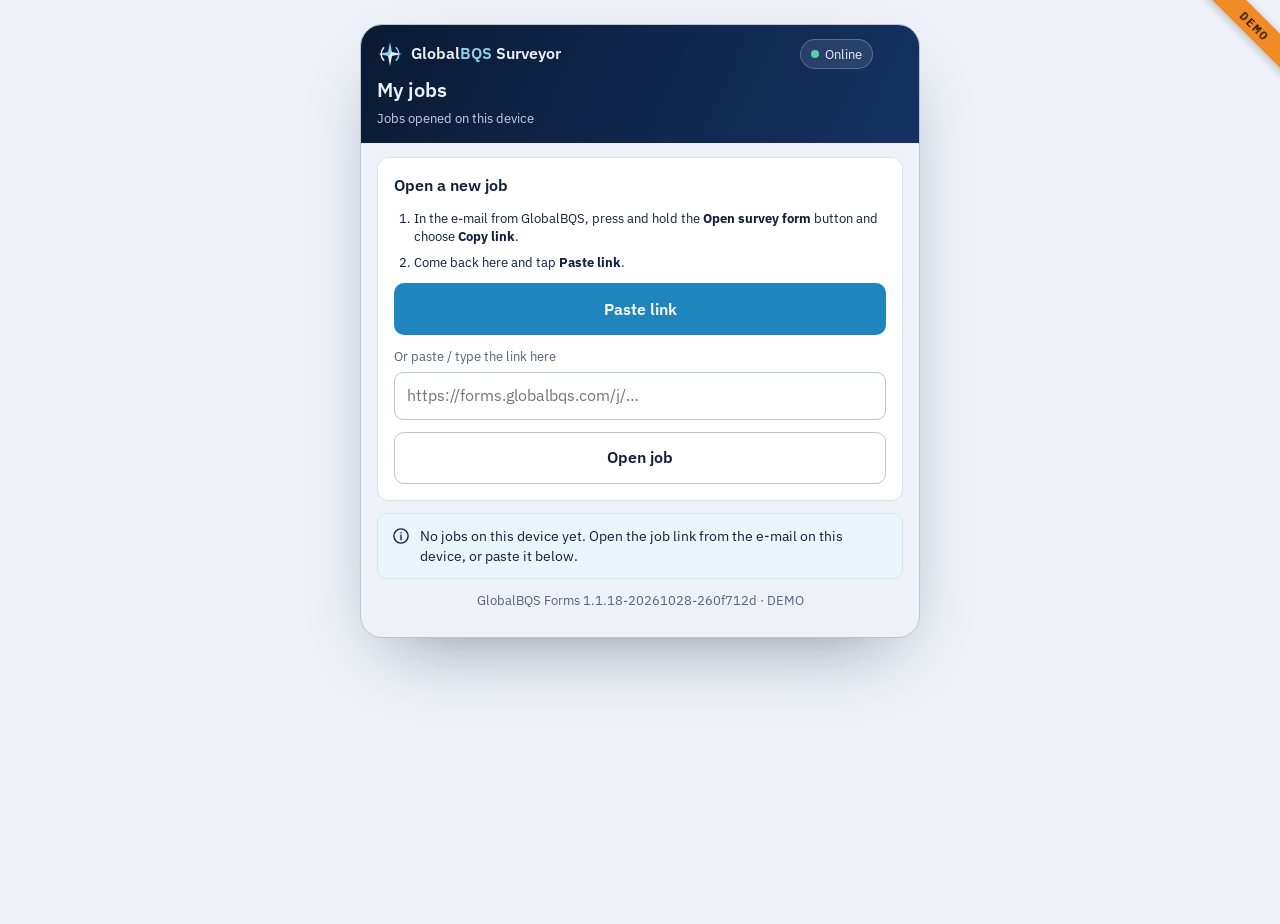
==== demo/index.html @ c21534d1 "Demo 1.1.18: timesheet tabs per delivery (Common / per delivery / All events); events added in a tab" ====
<!doctype html>
<html lang="en">
<head>
<meta charset="utf-8">
<script>
  // /j/<token> served as index.html (static-host fallback): go to the hash route before anything loads.
  (function(){var m=/^(.*\/)j\/([0-9a-fA-F]{64})\/?$/.exec(location.pathname);if(m){location.replace(m[1]+'#/j/'+m[2].toLowerCase());}})();
</script>
<meta name="viewport" content="width=device-width,initial-scale=1,viewport-fit=cover">
<title>GlobalBQS Forms</title>
<meta name="description" content="GlobalBQS survey forms for surveyors – works offline on board.">
<meta name="theme-color" content="#0a1a33">
<meta name="color-scheme" content="light dark">
<meta name="robots" content="noindex">
<meta name="referrer" content="no-referrer">
<link rel="manifest" href="manifest.webmanifest">
<link rel="icon" type="image/png" sizes="32x32" href="assets/icons/favicon-32.png">
<link rel="icon" type="image/svg+xml" href="assets/icons/icon.svg">
<!-- iOS home-screen app -->
<meta name="apple-mobile-web-app-capable" content="yes">
<meta name="mobile-web-app-capable" content="yes">
<meta name="apple-mobile-web-app-status-bar-style" content="black-translucent">
<meta name="apple-mobile-web-app-title" content="GBQS Forms">
<meta name="format-detection" content="telephone=no">
<link rel="apple-touch-icon" href="assets/icons/apple-touch-icon.png">
<link rel="stylesheet" href="app.css?v=1.1.18-20261028-260f712d">
<link rel="modulepreload" href="js/app.js">
</head>
<body>
<div class="demo-ribbon" aria-hidden="true">DEMO</div>
<div id="app"><div class="boot">Loading GlobalBQS Forms…</div></div>
<div class="modal" id="modal" hidden><div class="modal-c" role="dialog" aria-modal="true" aria-labelledby="mTitle"><h3 id="mTitle"></h3><div id="mBody" style="display:grid;gap:10px"></div><div id="mBtns"></div></div></div>
<div class="toast" id="toast" role="status" aria-live="polite" hidden></div>
<div class="update-bar" id="updateBar" role="alert" hidden><span>New version available</span><button type="button" id="updateBtn">Reload</button></div>
<noscript>GlobalBQS Forms needs JavaScript.</noscript>
<script type="module" src="js/app.js?v=1.1.18-20261028-260f712d"></script>
</body>
</html>
---- demo/app.css ----
/* GlobalBQS Forms - styles taken from the approved mockups (Surveyor Journey + Survey Form). */
@font-face{font-family:"IBM Plex Sans";font-style:normal;font-weight:400;font-display:swap;src:url(assets/fonts/ibm-plex-sans-latin-400-normal.woff2) format("woff2")}
@font-face{font-family:"IBM Plex Sans";font-style:normal;font-weight:500;font-display:swap;src:url(assets/fonts/ibm-plex-sans-latin-500-normal.woff2) format("woff2")}
@font-face{font-family:"IBM Plex Sans";font-style:normal;font-weight:600;font-display:swap;src:url(assets/fonts/ibm-plex-sans-latin-600-normal.woff2) format("woff2")}
@font-face{font-family:"IBM Plex Sans";font-style:normal;font-weight:700;font-display:swap;src:url(assets/fonts/ibm-plex-sans-latin-700-normal.woff2) format("woff2")}
@font-face{font-family:"IBM Plex Mono";font-style:normal;font-weight:400;font-display:swap;src:url(assets/fonts/ibm-plex-mono-latin-400-normal.woff2) format("woff2")}
@font-face{font-family:"IBM Plex Mono";font-style:normal;font-weight:500;font-display:swap;src:url(assets/fonts/ibm-plex-mono-latin-500-normal.woff2) format("woff2")}
@font-face{font-family:"IBM Plex Mono";font-style:normal;font-weight:600;font-display:swap;src:url(assets/fonts/ibm-plex-mono-latin-600-normal.woff2) format("woff2")}

:root{
  --bar:#0a1a33; --bar-2:#153263; --bar-ink:#eaf1fb; --bar-accent:#8fd2ee;
  --bg:#eef2f8; --app:#eef2f8; --surface:#ffffff; --surface-2:#f5f8fc; --tint:#e9f5fb; --tint-line:#c9e6f2;
  --ink:#10203d; --muted:#53627c; --line:#dbe2ee; --line-strong:#b9c4d6;
  --accent:#1f86bd; --accent-strong:#0f6a9c; --accent-ink:#ffffff;
  --pos:#0f6e56; --pos-bg:#e6f5f0; --neg:#a3500a; --neg-bg:#fcf1e2; --crit:#b3392c; --crit-bg:#fbeae7;
  --input:#ffffff; --pad:#ffffff;
  --sans:"IBM Plex Sans", ui-sans-serif, system-ui, -apple-system, "Segoe UI", sans-serif;
  --mono:"IBM Plex Mono", ui-monospace, "SF Mono", Menlo, Consolas, monospace;
  color-scheme:light;
}
@media (prefers-color-scheme: dark){ :root:not([data-theme="light"]){
  --bar:#07111f; --bar-2:#10264a; --bg:#0a1220; --app:#0a1220; --surface:#111c2f; --surface-2:#16233a; --tint:#11304a; --tint-line:#1d4a6a;
  --ink:#e6edf7; --muted:#a3b2c9; --line:#24344f; --line-strong:#3a4e6e;
  --accent:#5bb8e4; --accent-strong:#8fd2ee; --accent-ink:#06121f;
  --pos:#55cfa9; --pos-bg:#0e2e26; --neg:#f2a865; --neg-bg:#33240f; --crit:#f3907f; --crit-bg:#3a1a17;
  --input:#0c1628; color-scheme:dark; } }
:root[data-theme="dark"]{
  --bar:#07111f; --bar-2:#10264a; --bg:#0a1220; --app:#0a1220; --surface:#111c2f; --surface-2:#16233a; --tint:#11304a; --tint-line:#1d4a6a;
  --ink:#e6edf7; --muted:#a3b2c9; --line:#24344f; --line-strong:#3a4e6e;
  --accent:#5bb8e4; --accent-strong:#8fd2ee; --accent-ink:#06121f;
  --pos:#55cfa9; --pos-bg:#0e2e26; --neg:#f2a865; --neg-bg:#33240f; --crit:#f3907f; --crit-bg:#3a1a17;
  --input:#0c1628; color-scheme:dark; }

*{box-sizing:border-box}
[hidden]{display:none!important}
html{-webkit-text-size-adjust:100%; scroll-padding-top:env(safe-area-inset-top,0px)}
/* No overflow:hidden on body: on iOS Safari that turns body into the scroll container and position:fixed
   elements (the Back/Next bar) then scroll with the page. overflow-x:clip clips without creating a scroller. */
html{overflow-x:clip; background:var(--bg)}
body{margin:0; background:var(--bg); color:var(--ink); font-family:var(--sans); font-size:15px; line-height:1.45; min-height:100vh; min-height:100dvh}
body::before{content:""; position:fixed; inset:0 0 auto; height:env(safe-area-inset-top,0px); z-index:30; background:var(--bar)}
button,input,select,textarea{font:inherit; color:inherit}
:focus-visible{outline:3px solid var(--accent); outline-offset:2px}
.mono{font-family:var(--mono); font-variant-numeric:tabular-nums}
.muted{color:var(--muted); font-size:13.5px}
.small{font-size:12.5px}
.err{font-size:13px; color:var(--crit); font-weight:500}
.boot{display:grid; place-items:center; min-height:60vh; color:var(--muted)}

/* demo ribbon */
.demo-ribbon{display:none}
.is-demo .demo-ribbon{display:block; position:fixed; top:calc(env(safe-area-inset-top,0px) + 14px); right:-34px; z-index:60; transform:rotate(45deg); background:#f08a24; color:#1d1203; font:700 12px/1 var(--mono); letter-spacing:.18em; padding:6px 40px; box-shadow:0 2px 8px rgba(0,0,0,.25); pointer-events:none}

/* update + offline bars */
.update-bar{position:fixed; left:50%; transform:translateX(-50%); bottom:calc(96px + env(safe-area-inset-bottom,0px)); z-index:55; background:var(--ink); color:var(--surface); border-radius:12px; padding:10px 12px 10px 16px; display:flex; gap:12px; align-items:center; box-shadow:0 10px 30px rgba(0,0,0,.3); max-width:calc(100% - 32px); font-size:14px}
.update-bar button{min-height:40px; border-radius:9px; border:0; background:var(--accent); color:var(--accent-ink); font-weight:600; padding:0 14px; cursor:pointer}

/* ================= journey screens (phone-width column) ================= */
.journey-app{padding-top:env(safe-area-inset-top,0px); padding-bottom:env(safe-area-inset-bottom,0px)}
.phone{max-width:560px; margin:0 auto; background:var(--app); min-height:100vh; display:flex; flex-direction:column}
@media (min-width:600px){ .phone{min-height:auto; margin:24px auto 32px; border-radius:22px; border:1px solid var(--line-strong); overflow:hidden; box-shadow:0 30px 70px -30px rgba(10,26,51,.45)} }
.appbar{background:linear-gradient(115deg,var(--bar),var(--bar-2)); color:var(--bar-ink); padding:14px 16px; display:grid; gap:6px}
.appbar-row{display:flex; align-items:center; justify-content:space-between; gap:10px}
.brand{display:flex; align-items:center; gap:8px; font-weight:600; font-size:16px; min-width:0}
.brand svg{width:26px; height:26px; flex:none}
.brand b{font-weight:600; white-space:nowrap}
.brand span{color:var(--bar-accent)}
.net{font-size:12.5px; display:inline-flex; align-items:center; gap:6px; padding:4px 10px; min-height:30px; border-radius:999px; background:rgba(234,241,251,.1); border:1px solid rgba(234,241,251,.25); color:var(--bar-ink); white-space:nowrap}
.net i{width:8px; height:8px; border-radius:50%; background:#55cfa9; flex:none}
.net.off i{background:#f2a865}
.net .q{font-family:var(--mono); font-size:11.5px; background:#f2a865; color:#1d1203; border-radius:999px; padding:0 7px}
.appbar h1{margin:0; font-size:20px; font-weight:600}
.appbar p{margin:0; font-size:13px; color:#c3d2e8}
.back{background:none; border:0; color:var(--bar-accent); padding:0; min-height:36px; font-size:15px; cursor:pointer; justify-self:start}
.content{padding:14px 16px 28px; display:grid; gap:12px; align-content:start; flex:1}
.card{background:var(--surface); border:1px solid var(--line); border-radius:12px; padding:16px; display:grid; gap:12px; min-width:0}
.card>*{min-width:0}
.card h3{margin:0; font-size:16px; font-weight:600}
.row{display:flex; justify-content:space-between; align-items:center; gap:10px; flex-wrap:wrap}
.pill{display:inline-flex; align-items:center; gap:6px; font-family:var(--mono); font-size:11.5px; font-weight:600; letter-spacing:.06em; text-transform:uppercase; padding:4px 9px; border-radius:999px; white-space:nowrap}
.pill.ok{background:var(--pos-bg); color:var(--pos)} .pill.warn{background:var(--neg-bg); color:var(--neg)} .pill.bad{background:var(--crit-bg); color:var(--crit)} .pill.info{background:var(--tint); color:var(--accent-strong)}
.btn{display:inline-flex; align-items:center; justify-content:center; gap:8px; min-height:48px; padding:0 18px; border-radius:10px; border:1px solid transparent; font-weight:600; font-size:15px; cursor:pointer; text-decoration:none}
.btn.block{display:flex; width:100%; min-height:52px; font-size:15.5px}
.btn.primary{background:var(--accent); color:var(--accent-ink)}
.btn.primary:hover{background:var(--accent-strong)}
.btn.primary:disabled{background:var(--line-strong); color:var(--muted); cursor:not-allowed}
.btn.ghost{background:var(--surface); border-color:var(--line-strong); color:var(--ink)}
.btn.ghost:hover{border-color:var(--accent)}
.btn.ghost[aria-pressed="true"]{background:var(--neg-bg); border-color:var(--neg); color:var(--neg)}
.btn.danger{background:var(--crit); color:#fff}
.btn.small{min-height:40px; padding:0 12px; font-size:13.5px}
.btn:disabled{opacity:.55; cursor:not-allowed}
.kv{display:grid; grid-template-columns:auto 1fr; gap:6px 14px; font-size:14px; margin:0}
.kv dt{color:var(--muted)} .kv dd{margin:0; font-weight:500; text-align:right; overflow-wrap:anywhere}
.jobcard{display:grid; gap:6px; text-align:left; background:var(--surface); border:1px solid var(--line); border-radius:14px; padding:14px; cursor:pointer; width:100%}
.jobcard:hover{border-color:var(--accent)}
.jobcard .vsl{font-weight:600; font-size:16.5px}
.note{display:flex; gap:10px; padding:12px 14px; border-radius:10px; font-size:14px; align-items:flex-start}
.note svg{width:18px; height:18px; flex:none; margin-top:1px}
.note>div{min-width:0}
.note.info{background:var(--tint); border:1px solid var(--tint-line)}
.note.warn{background:var(--neg-bg); border:1px solid color-mix(in srgb,var(--neg) 35%,transparent)} .note.warn svg{color:var(--neg)}
.note.ok{background:var(--pos-bg); border:1px solid color-mix(in srgb,var(--pos) 30%,transparent)} .note.ok svg{color:var(--pos)}
.note.bad{background:var(--crit-bg); border:1px solid color-mix(in srgb,var(--crit) 35%,transparent)} .note.bad svg{color:var(--crit)}
.note .btn{margin-top:8px}
.check{display:grid; gap:10px; padding:14px; border-radius:12px; background:var(--surface); border:1px solid var(--line)}
.check.yes{border-color:var(--pos); background:var(--pos-bg)}
.check.no{border-color:var(--neg); background:var(--neg-bg)}
.check q{quotes:none; font-weight:600; font-size:15px}
.check .big{font-family:var(--mono); font-size:15px}
.yn{display:grid; grid-template-columns:1fr 1fr; gap:8px}
.yn button{min-height:48px; border-radius:10px; border:1px solid var(--line-strong); background:var(--surface); font-weight:600; cursor:pointer}
.yn button[aria-pressed="true"].y{background:var(--pos); color:#fff; border-color:var(--pos)}
.yn button[aria-pressed="true"].n{background:var(--neg); color:#fff; border-color:var(--neg)}
.fix{display:grid; gap:6px}
.fix label{font-size:12.5px; color:var(--muted)}
.fix input,.fix textarea,.fix select,.code{min-height:48px; padding:10px 12px; border-radius:9px; border:1px solid var(--line-strong); background:var(--input); font-size:16px; width:100%}
.fix textarea{min-height:72px; resize:vertical}
.fix input.bad{border-color:var(--crit)}
.fix .err{font-size:12.5px} .fix .okm{font-size:12.5px; color:var(--pos); font-weight:500}
.saved-fix{font-size:12.5px; color:var(--pos); font-weight:500}
.code{font-family:var(--mono); font-size:26px; letter-spacing:.4em; text-align:center; min-height:58px}
.tl{list-style:none; margin:0; padding:0; display:grid}
.tl li{display:grid; grid-template-columns:22px 1fr; gap:10px; padding-bottom:14px; position:relative}
.tl li::before{content:""; position:absolute; left:10px; top:22px; bottom:0; width:2px; background:var(--line)}
.tl li:last-child::before{display:none}
.tl .d{width:22px; height:22px; border-radius:50%; border:2px solid var(--line-strong); background:var(--surface); display:grid; place-items:center; font-size:12px; z-index:1}
.tl li.done .d{background:var(--pos); border-color:var(--pos); color:#fff}
.tl li.now .d{border-color:var(--accent); box-shadow:0 0 0 4px color-mix(in srgb,var(--accent) 25%,transparent)}
.tl b{display:block; font-size:14.5px}
.tl span{font-size:13px; color:var(--muted)}
ol.howto{margin:0; padding-left:20px; display:grid; gap:8px}
.ob{list-style:none; margin:0; padding:0; display:grid}
.ob li{display:flex; justify-content:space-between; align-items:center; gap:10px; padding:8px 0; border-bottom:1px solid var(--line); font-size:14px}
.ob li:last-child{border-bottom:0}
.ob small{display:block; font-family:var(--mono); font-size:11.5px; color:var(--muted)}
.progress{display:flex; gap:6px; align-items:center; font-size:12px; color:var(--muted)}
.progress i{width:26px; height:4px; border-radius:2px; background:var(--line)}
.progress i.on{background:var(--accent)}
.tabs{display:grid; grid-template-columns:1fr 1fr; gap:6px; background:var(--surface); padding:4px; border-radius:11px; border:1px solid var(--line)}
.tabs button{min-height:46px; border-radius:8px; border:0; background:transparent; font-weight:600; font-size:14.5px; cursor:pointer; display:flex; align-items:center; justify-content:center; gap:8px; color:var(--muted); padding:0 8px}
.tabs button[aria-selected="true"],.tabs button[aria-pressed="true"]{background:var(--tint); color:var(--accent-strong); box-shadow:inset 0 0 0 1px var(--accent)}
select.sel{min-height:48px; padding:10px 12px; border-radius:9px; border:1px solid var(--line-strong); background:var(--input); font-size:16px; width:100%}

/* ================= form (from the Survey Form mockup) ================= */
.form-app{padding-bottom:calc(104px + env(safe-area-inset-bottom,0px))}
.top{position:sticky; top:env(safe-area-inset-top,0px); z-index:20; background:linear-gradient(115deg,var(--bar) 0%,var(--bar-2) 100%); color:var(--bar-ink)}
.top-in{max-width:1180px; margin:0 auto; padding-block:10px 12px; padding-left:max(16px,env(safe-area-inset-left,0px)); padding-right:max(16px,env(safe-area-inset-right,0px)); display:grid; gap:8px}
.top-row{display:flex; align-items:center; justify-content:space-between; gap:12px}
.top .brand{flex:1}
.back-link{background:none; border:0; color:var(--bar-accent); min-height:40px; padding:0 6px 0 0; font-size:15px; cursor:pointer; flex:none}
.job{display:flex; flex-wrap:wrap; align-items:baseline; gap:4px 14px}
.job h1{margin:0; font-size:18px; font-weight:600; letter-spacing:.005em}
.job .ref{font-family:var(--mono); font-size:13px; color:var(--bar-accent)}
.saved{font-size:12.5px; color:#c3d2e8; display:flex; flex-wrap:wrap; gap:4px 12px}
#roBanner .ro-wrap{max-width:1180px; margin:12px auto 0; padding:0 max(16px,env(safe-area-inset-left,0px))}
main.ro .sig canvas{cursor:not-allowed}

.layout{max-width:1180px; margin:0 auto; padding-left:max(16px,env(safe-area-inset-left,0px)); padding-right:max(16px,env(safe-area-inset-right,0px)); padding-block:14px 32px; display:grid; gap:16px}
.steps{display:flex; gap:8px; overflow-x:auto; padding:2px 2px 6px; margin:0 -2px; scrollbar-width:thin}
.steps button{flex:none; display:flex; align-items:center; gap:8px; min-height:44px; padding:0 14px 0 8px; border-radius:999px; border:1px solid var(--line); background:var(--surface); color:var(--ink); font-size:14px; font-weight:500; cursor:pointer; text-align:left}
.steps button .n{width:26px; height:26px; border-radius:50%; display:grid; place-items:center; font-family:var(--mono); font-size:12px; font-weight:600; background:var(--surface-2); color:var(--muted); border:1px solid var(--line)}
.steps button.done .n{background:var(--pos-bg); color:var(--pos); border-color:transparent}
.steps button.open .n{background:var(--neg-bg); color:var(--neg); border-color:transparent}
.steps button[aria-current="step"]{border-color:var(--accent); box-shadow:inset 0 0 0 1px var(--accent)}
.steps button[aria-current="step"] .n{background:var(--accent); color:var(--accent-ink); border-color:transparent}
.steps .cnt{font-family:var(--mono); font-size:11.5px; color:var(--neg)}
.steps button .sl{flex:1; min-width:0}
main{min-width:0; display:grid; gap:14px; max-width:780px; width:100%}
@media (min-width:1000px){
  .layout{grid-template-columns:250px minmax(0,1fr); align-items:start; gap:28px; padding-top:22px}
  .steps{flex-direction:column; overflow:visible; position:sticky; top:calc(env(safe-area-inset-top,0px) + 130px); padding:0; margin:0}
  .steps button{border-radius:10px; justify-content:flex-start; width:100%}
  .steps .cnt{margin-left:auto}
}
.step-h{display:grid; gap:4px; padding:2px 0}
.eyebrow{font-family:var(--mono); font-size:12px; letter-spacing:.12em; text-transform:uppercase; color:var(--accent-strong)}
.step-h h2{margin:0; font-size:24px; font-weight:600; text-wrap:balance}
.step-h p{margin:0; color:var(--muted); max-width:62ch}
.card-h{display:flex; align-items:center; justify-content:space-between; gap:10px; flex-wrap:wrap}
.card-h h3{margin:0; font-size:16px; font-weight:600; display:flex; align-items:center; gap:10px; flex-wrap:wrap}
.gchip{font-family:var(--mono); font-size:12.5px; font-weight:600; letter-spacing:.04em; padding:3px 9px; border-radius:6px; background:var(--tint); color:var(--accent-strong); border:1px solid var(--tint-line)}
.order{background:var(--surface-2)}
.order dl{margin:0; display:grid; grid-template-columns:repeat(auto-fit,minmax(170px,1fr)); gap:12px 18px}
.order dt{font-size:12px; color:var(--muted); font-weight:500}
.order dd{margin:2px 0 0; font-weight:500; overflow-wrap:anywhere}
.lock{display:inline-flex; align-items:center; gap:6px; font-size:12.5px; color:var(--muted)}
.lock svg{width:14px; height:14px}
.lockbar{display:flex; gap:10px; align-items:center; flex-wrap:wrap; padding:12px 14px; border-radius:10px; background:var(--surface); border:1px solid var(--pos); font-size:14px}
.lockbar svg{width:18px; height:18px; color:var(--pos); flex:none}
.lockbar div{flex:1 1 220px}
.is-locked input:disabled,.is-locked select:disabled,.is-locked textarea:disabled,main.ro input:disabled,main.ro select:disabled,main.ro textarea:disabled{background:var(--surface-2); color:var(--muted); border-style:dashed}
.is-locked .seg button:disabled,.is-locked .btn:disabled,.is-locked .icon-btn:disabled,.is-locked .chip:disabled{opacity:.55; cursor:not-allowed}
.grid{display:grid; gap:12px 14px; grid-template-columns:repeat(auto-fit,minmax(150px,1fr))}
.grid.two{grid-template-columns:repeat(auto-fit,minmax(min(100%,220px),1fr))}
.field{display:grid; gap:5px; min-width:0; align-content:start}
.field label,.lbl{font-size:13.5px; font-weight:500; color:var(--ink)}
.opt{color:var(--muted); font-weight:400}
.ctl{position:relative; min-width:0}
.field>*,.ts-ctl .dt>*{min-width:0}
.ctl input,.ctl select,.field textarea{width:100%; min-height:48px; padding:10px 12px; border-radius:8px; border:1px solid var(--line-strong); background:var(--input); font-size:16px}
.field textarea{min-height:88px; resize:vertical; line-height:1.45}
.ctl.has-unit input{padding-right:52px}
.ctl .unit{position:absolute; right:12px; top:24px; transform:translateY(-50%); font-family:var(--mono); font-size:13px; color:var(--muted); pointer-events:none}
.ctl input.num{font-family:var(--mono); font-variant-numeric:tabular-nums}
.ctl input:focus,.ctl select:focus,.field textarea:focus{border-color:var(--accent); outline:none; box-shadow:0 0 0 3px color-mix(in srgb,var(--accent) 25%,transparent)}
.ctl input.miss,.ctl select.miss{border-color:var(--neg); background:color-mix(in srgb,var(--neg-bg) 60%,var(--input))}
.ctl input.bad{border-color:var(--crit); background:color-mix(in srgb,var(--crit-bg) 60%,var(--input))}
.hint{margin:0; font-size:12.5px; color:var(--muted)}
.pv{margin:0; font-size:12px; color:var(--muted); font-family:var(--mono)}
.pv:empty{display:none}
.pv.err{color:var(--crit); font-family:var(--sans); font-weight:500}
.pv .w{display:block; color:var(--neg); font-family:var(--sans); font-weight:500}
.out{display:flex; align-items:baseline; justify-content:space-between; gap:10px; min-height:48px; padding:10px 12px; border-radius:8px; background:var(--surface-2); border:1px dashed var(--line-strong); flex-wrap:wrap}
.out .v{font-family:var(--mono); font-weight:600; font-size:16px}
.out .s{font-size:12.5px; color:var(--muted)}
.seg{display:inline-flex; flex-wrap:wrap; border:1px solid var(--line-strong); border-radius:9px; overflow:hidden; background:var(--input); width:auto; max-width:100%; min-width:0}
.seg button{min-height:46px; min-width:56px; padding:0 14px; border:0; border-right:1px solid var(--line); background:transparent; font-size:14.5px; font-weight:500; cursor:pointer}
.seg button:last-child{border-right:0}
.seg button[aria-pressed="true"]{background:var(--accent); color:var(--accent-ink)}
.seg.sm button{min-width:44px; padding:0 10px}
.chips{display:flex; flex-wrap:wrap; gap:8px}
.chip{display:inline-flex; align-items:center; gap:8px; min-height:46px; padding:0 16px; border-radius:999px; border:1px solid var(--line-strong); background:var(--surface); font-family:var(--mono); font-weight:600; font-size:14px; cursor:pointer}
.chip[aria-pressed="true"]{background:var(--tint); border-color:var(--accent); color:var(--accent-strong)}
.chip .box{width:16px; height:16px; border-radius:4px; border:1.5px solid currentColor; display:grid; place-items:center}
.chip[aria-pressed="true"] .box::after{content:""; width:8px; height:8px; border-radius:2px; background:currentColor}
.btn.add{justify-self:start; border-style:dashed; color:var(--accent-strong); border-color:var(--accent); background:transparent}
.icon-btn{width:44px; height:44px; display:grid; place-items:center; border-radius:9px; border:1px solid var(--line); background:var(--surface); cursor:pointer; color:var(--muted); flex:none}
.icon-btn svg{width:18px; height:18px}
.icon-btn:hover{color:var(--crit); border-color:var(--crit)}
.tick{display:flex; gap:10px; align-items:center; min-height:44px; font-size:14px; cursor:pointer}
.tick input{width:22px; height:22px; margin:0; accent-color:var(--accent)}
.tanks{display:grid; gap:8px}
.tank{border:1px solid var(--line); border-radius:10px; background:var(--surface-2); overflow:hidden}
.tank.open{border-color:var(--line-strong)}
.tank-sum{display:flex; align-items:center; gap:10px; width:100%; min-height:52px; padding:8px 12px; background:transparent; border:0; text-align:left; cursor:pointer}
.tank-sum svg{width:18px; height:18px; flex:none; color:var(--muted); transition:transform .15s}
.tank.open .tank-sum svg{transform:rotate(180deg)}
.tsum{flex:1; min-width:0; display:grid; grid-template-columns:minmax(0,1fr) auto auto; gap:4px 12px; align-items:center}
.tsum .tn{font-weight:600; font-size:14.5px; overflow:hidden; text-overflow:ellipsis; white-space:nowrap}
.tsum .tv{font-family:var(--mono); font-size:13px; color:var(--muted); text-align:right}
.tsum .tm{font-family:var(--mono); font-size:14px; font-weight:600; text-align:right; min-width:86px}
.tank-body{padding:12px; display:grid; gap:12px; border-top:1px solid var(--line)}
.tank-top{display:flex; align-items:flex-end; gap:10px; flex-wrap:wrap}
.tank-top .grow{flex:1 1 180px}
.calc4{display:grid; grid-template-columns:repeat(4,minmax(0,1fr)); gap:1px; background:var(--line); border:1px solid var(--line); border-radius:8px; overflow:hidden}
.calc4 div{background:var(--surface); padding:8px 10px; display:grid; gap:1px; min-width:0}
.calc4 span{font-size:11.5px; color:var(--muted)}
.calc4 b{font-family:var(--mono); font-weight:600; font-size:15px; overflow-wrap:anywhere}
.calc4 div.mt{background:var(--tint)}
.calc4 div.mt b{color:var(--accent-strong)}
.calc-wait{font-size:13px; color:var(--muted); padding:8px 10px; border:1px dashed var(--line-strong); border-radius:8px}
@media (max-width:420px){ .calc4{grid-template-columns:repeat(2,minmax(0,1fr))} .tsum{grid-template-columns:minmax(0,1fr) auto} .tsum .tv{grid-column:1; grid-row:2; text-align:left} .tsum .tm{grid-row:1 / span 2; grid-column:2} }
.empty{margin:0; color:var(--muted); font-size:14px}
.subtot{font-family:var(--mono); font-weight:600; font-size:15px}
.subtot small{font-family:var(--sans); font-weight:400; color:var(--muted); font-size:12.5px; margin-right:6px}
.tb{font-family:var(--mono); font-size:11.5px; border-radius:999px; padding:1px 7px}
.tb.warn{background:var(--neg-bg); color:var(--neg)} .tb.ok{background:var(--pos-bg); color:var(--pos)}
.srow{display:flex; gap:10px; align-items:flex-start; padding:10px; border:1px dashed var(--line-strong); border-radius:9px; background:var(--surface)}
.srow>.grid{flex:1; min-width:0}
.samp{display:grid; gap:10px; padding-top:10px; border-top:1px dashed var(--line-strong)}
.fnote{margin:0; font-size:12px; color:var(--muted); padding:0 2px}
.deliv{border:1px solid var(--line); border-radius:10px; padding:12px; display:grid; gap:12px; background:var(--surface-2)}
.dtab{width:100%; border-collapse:collapse; font-size:13.5px}
.dtab th{font-size:12px; font-weight:500; color:var(--muted); text-align:left; padding:4px 6px; border-bottom:1px solid var(--line); white-space:normal}
.dtab td{padding:6px; border-bottom:1px solid var(--line); vertical-align:top}
.dtab td.n,.dtab th.n{text-align:right; font-family:var(--mono); white-space:nowrap}
.dtab tfoot td{font-weight:600; border-bottom:0}
.cmp{display:grid; grid-template-columns:1fr auto; gap:6px 14px; padding:12px 14px; border-radius:9px; background:var(--surface-2); border:1px solid var(--line); font-size:14px}
.cmp .v{font-family:var(--mono); text-align:right; font-variant-numeric:tabular-nums}
.cmp .d{font-weight:600}
.pos{color:var(--pos)} .neg{color:var(--neg)} .crit{color:var(--crit)}
.confirm{display:flex; gap:12px; align-items:flex-start; padding:14px; border-radius:10px; border:1px solid var(--line-strong); background:var(--surface-2); cursor:pointer}
.confirm input{width:24px; height:24px; margin:0; flex:none; accent-color:var(--pos)}
.confirm.on{background:var(--pos-bg); border-color:color-mix(in srgb,var(--pos) 40%,transparent)}
.sigs{display:grid; gap:14px; grid-template-columns:repeat(auto-fit,minmax(min(100%,250px),1fr))}
.sig{display:grid; gap:6px; align-content:start}
.sig-h{display:flex; justify-content:space-between; gap:8px; align-items:baseline; flex-wrap:wrap}
.sig-h .who{font-size:13px; color:var(--muted)}
.sig canvas{width:100%; height:150px; border-radius:10px; border:1.5px dashed var(--line-strong); background:var(--pad); touch-action:none; cursor:crosshair; display:block}
.sig.signed canvas{border-style:solid; border-color:var(--pos)}
.sig.receipt canvas{border-color:var(--neg)}
.sig.locked canvas{opacity:.45; cursor:not-allowed}
.sig-f{display:flex; justify-content:space-between; align-items:center; gap:8px; font-size:12.5px; color:var(--muted)}
.sig.signed .sig-f span{color:var(--pos); font-weight:500}
.sig.receipt .sig-f span{color:var(--neg)}
.sig.vno{padding:12px; border-radius:10px; border:1px solid color-mix(in srgb,var(--crit) 40%,transparent); background:var(--crit-bg)}
.vbtns{display:flex; flex-wrap:wrap; gap:8px}
.res{display:grid; gap:12px}
.big{display:grid; grid-template-columns:repeat(auto-fit,minmax(130px,1fr)); gap:10px}
.big div{background:var(--surface-2); border:1px solid var(--line); border-radius:9px; padding:10px 12px; display:grid; gap:2px}
.big span{font-size:12px; color:var(--muted)}
.big b{font-family:var(--mono); font-size:20px; font-weight:600}
.formula{margin:0; font-family:var(--mono); font-size:12.5px; color:var(--muted); overflow-wrap:anywhere}
.ts{display:grid; gap:0}
.ts-row{display:grid; grid-template-columns:34px minmax(0,1fr); gap:4px 12px; padding:8px 0; align-items:start; border-radius:10px}
.ts-row .drag{width:34px; height:44px; border:0; background:transparent; color:var(--muted); cursor:grab; touch-action:none; -webkit-user-select:none; user-select:none; font-size:18px; letter-spacing:-3px; border-radius:8px; padding:0}
.ts-row .drag:hover{background:var(--surface-2); color:var(--ink)}
.ts-row.dragging{background:var(--surface); box-shadow:0 12px 32px rgba(10,26,51,.28); padding:8px 6px; cursor:grabbing}
.ts-ph{border:2px dashed var(--accent); border-radius:10px; background:var(--tint)}
.ts-main{display:grid; gap:6px; min-width:0}
.ts-head{display:flex; align-items:center; gap:6px; min-width:0}
.ts-head .ts-lbl{flex:1; min-width:0}
.ts-lbl{font-size:14.5px; font-weight:500}
.ts-lbl.key::after{content:" · key"; font-family:var(--mono); font-size:11px; color:var(--accent-strong); letter-spacing:.04em}
.ts-row.set .ts-lbl{color:var(--ink)}
.ts-ctl{display:flex; gap:12px 14px; align-items:center; flex-wrap:wrap}
.ts-ctl .dt{flex:1 1 280px; min-width:0; display:grid; grid-template-columns:repeat(auto-fit,minmax(min(100%,150px),1fr)); gap:12px 14px}
.ts-ctl input{min-height:46px; padding:8px 10px; border-radius:8px; border:1px solid var(--line-strong); background:var(--input); font-family:var(--mono); font-size:16px}
input[type=date],input[type=time]{display:block; width:100%; min-width:0; max-width:100%; box-sizing:border-box; -webkit-appearance:none; appearance:none; text-align:left}
input[type=date]::-webkit-date-and-time-value,input[type=time]::-webkit-date-and-time-value{text-align:left}
.ts-ctl .lt{font-family:var(--mono); font-size:12px; color:var(--muted)}
.mini{width:40px; height:40px; flex:none; display:grid; place-items:center; border-radius:8px; border:1px solid var(--line); background:var(--surface); color:var(--muted); cursor:pointer; font-size:15px}
.mini:hover{border-color:var(--accent); color:var(--ink)}
.mini:disabled{opacity:.35; cursor:default}
.mini.del:hover{border-color:var(--crit); color:var(--crit)}
.addev{display:grid; gap:10px; padding:12px; border:1px dashed var(--accent); border-radius:10px; background:var(--surface-2)}
.ts-warn{font-size:12.5px; color:var(--neg)}
.ts-warn .btn{margin-left:8px; min-height:34px}
.ts-warn:empty{display:none}
.ph-grid{display:grid; grid-template-columns:repeat(auto-fill,minmax(104px,1fr)); gap:10px}
.ph{position:relative; border-radius:9px; overflow:hidden; border:1px solid var(--line); background:var(--surface-2)}
.ph img{display:block; width:100%; aspect-ratio:1; object-fit:cover; max-width:100%}
.ph .ph-none{aspect-ratio:1; display:grid; place-items:center; text-align:center; padding:8px; font-size:12px; color:var(--muted)}
.ph figcaption{font-family:var(--mono); font-size:11px; color:var(--muted); padding:5px 7px}
.ph .fst.uploaded{color:var(--pos)} .ph .fst.error{color:var(--neg)}
.ph button{position:absolute; top:6px; right:6px; width:34px; height:34px; border-radius:50%; border:0; background:rgba(10,26,51,.72); color:#fff; display:grid; place-items:center; cursor:pointer}
.ph button svg{width:14px; height:14px}
.file-btn{position:relative; overflow:hidden}
.file-btn input{position:absolute; inset:0; opacity:0; cursor:pointer; font-size:0}
.issues{display:grid; gap:8px; margin:0; padding:0; list-style:none}
.issues li{display:flex; justify-content:space-between; align-items:center; gap:10px; padding:10px 12px; border-radius:9px; background:var(--neg-bg); font-size:14px}
.issues li .btn{flex:none; white-space:nowrap}
.issues li .st{font-family:var(--mono); font-size:11.5px; color:var(--neg); margin-right:6px}
.flags{display:grid; gap:8px; margin:0; padding:0; list-style:none}
.flags li{display:flex; gap:10px; align-items:flex-start; padding:10px 12px; border-radius:9px; background:var(--surface-2); border:1px solid var(--line); font-size:14px}
.flags li .pill{flex:none}
.foot{position:fixed; left:0; right:0; bottom:0; top:auto; z-index:20; margin:0; background:var(--surface); border-top:1px solid var(--line); padding-bottom:env(safe-area-inset-bottom,0px)}
/* iOS Chrome/Safari: while the browser toolbar slides away during a scroll, a fixed bar can briefly sit above the
   new bottom edge. This band (below the bar, normally off-screen) keeps form content from showing under it. */
.foot::after{content:""; position:absolute; left:0; right:0; top:100%; height:160px; background:var(--surface); pointer-events:none}
.foot-in{max-width:1180px; margin:0 auto; padding-block:10px; padding-left:max(16px,env(safe-area-inset-left,0px)); padding-right:max(16px,env(safe-area-inset-right,0px)); display:flex; align-items:center; justify-content:space-between; gap:12px}
.foot .where{font-size:13px; color:var(--muted); text-align:center; min-width:0; overflow:hidden; text-overflow:ellipsis; white-space:nowrap}
.foot .where b{color:var(--ink); font-weight:600}

/* modal + toast */
.modal{position:fixed; inset:0; z-index:70; background:rgba(5,12,24,.55); display:grid; place-items:center; padding:16px}
.modal-c{background:var(--surface); border-radius:14px; max-width:480px; width:100%; max-height:calc(100vh - 32px); overflow:auto; padding:22px; display:grid; gap:12px; box-shadow:0 20px 60px rgba(0,0,0,.35)}
.modal-c h3{margin:0; font-size:19px}
.modal-c p{margin:0; color:var(--muted)}
#mBtns{display:flex; justify-content:flex-end; gap:8px; flex-wrap:wrap}
.toast{position:fixed; left:50%; transform:translateX(-50%); bottom:calc(92px + env(safe-area-inset-bottom,0px)); z-index:80; background:var(--ink); color:var(--surface); padding:10px 16px; border-radius:9px; font-size:14px; max-width:calc(100% - 32px)}
@media (prefers-reduced-motion:no-preference){ .step-anim{animation:fade .18s ease-out} @keyframes fade{from{opacity:.4; transform:translateY(4px)} to{opacity:1; transform:none}} }
.is-demo .net{margin-right:30px}

/* condition checklist (B+C / Condition mockups) */
.ci{border:1px solid var(--line); border-radius:10px; background:var(--surface-2); padding:12px; display:grid; gap:10px; min-width:0}
.ci.st-fair{border-color:color-mix(in srgb,var(--neg) 45%,var(--line))}
.ci.st-damaged{border-color:color-mix(in srgb,var(--crit) 50%,var(--line)); background:color-mix(in srgb,var(--crit-bg) 45%,var(--surface-2))}
.ci-h{display:flex; justify-content:space-between; align-items:center; gap:10px 14px; flex-wrap:wrap}
.ci-h .nm{font-weight:600; font-size:14.5px}
.stat button[data-val="good"][aria-pressed="true"]{background:var(--pos); color:#fff}
.stat button[data-val="fair"][aria-pressed="true"]{background:var(--neg); color:#fff}
.stat button[data-val="damaged"][aria-pressed="true"]{background:var(--crit); color:#fff}
.stat button[data-val="poor"][aria-pressed="true"]{background:var(--crit); color:#fff}
.stat button[data-val="na"][aria-pressed="true"]{background:var(--muted); color:var(--surface)}
.ci textarea{min-height:64px!important}
.clist{display:grid; gap:8px}
.secph{padding-top:10px; border-top:1px dashed var(--line-strong)}
.link-tag{margin:0; font-size:12px; color:var(--muted)}
.link-tag b{color:var(--crit); font-weight:600}
.steps .sep{flex:none; align-self:center; font-family:var(--mono); font-size:10.5px; letter-spacing:.12em; text-transform:uppercase; color:var(--muted); padding:0 4px}
@media (min-width:1000px){ .steps .sep{padding:10px 4px 2px; align-self:flex-start} }

.foot.kb-open{visibility:hidden}

.tank-head{display:flex; align-items:center; gap:4px; padding-right:8px}
.tank-head .tank-sum{flex:1; min-width:0}

#barSubmit:disabled{background:var(--line-strong); color:var(--muted)}
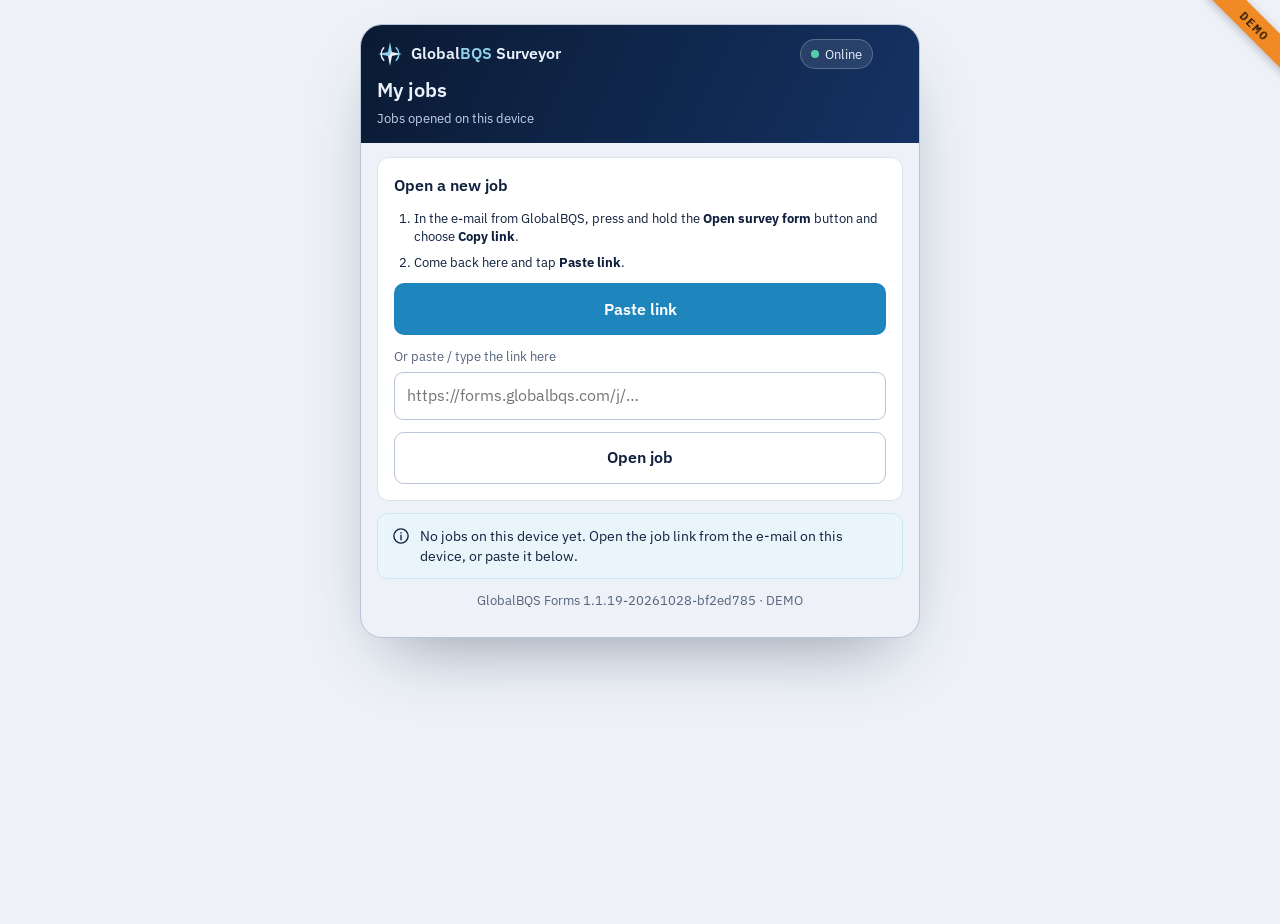
==== commit 56bce820: "Demo 1.1.19: draft sent 1 s after a change (was 2.5 s); sent immediately (keepalive) when the page i" ====
--- a/demo/index.html
+++ b/demo/index.html
@@ -23,7 +23,7 @@
 <meta name="apple-mobile-web-app-title" content="GBQS Forms">
 <meta name="format-detection" content="telephone=no">
 <link rel="apple-touch-icon" href="assets/icons/apple-touch-icon.png">
-<link rel="stylesheet" href="app.css?v=1.1.18-20261028-260f712d">
+<link rel="stylesheet" href="app.css?v=1.1.19-20261028-bf2ed785">
 <link rel="modulepreload" href="js/app.js">
 </head>
 <body>
@@ -33,6 +33,6 @@
 <div class="toast" id="toast" role="status" aria-live="polite" hidden></div>
 <div class="update-bar" id="updateBar" role="alert" hidden><span>New version available</span><button type="button" id="updateBtn">Reload</button></div>
 <noscript>GlobalBQS Forms needs JavaScript.</noscript>
-<script type="module" src="js/app.js?v=1.1.18-20261028-260f712d"></script>
+<script type="module" src="js/app.js?v=1.1.19-20261028-bf2ed785"></script>
 </body>
 </html>
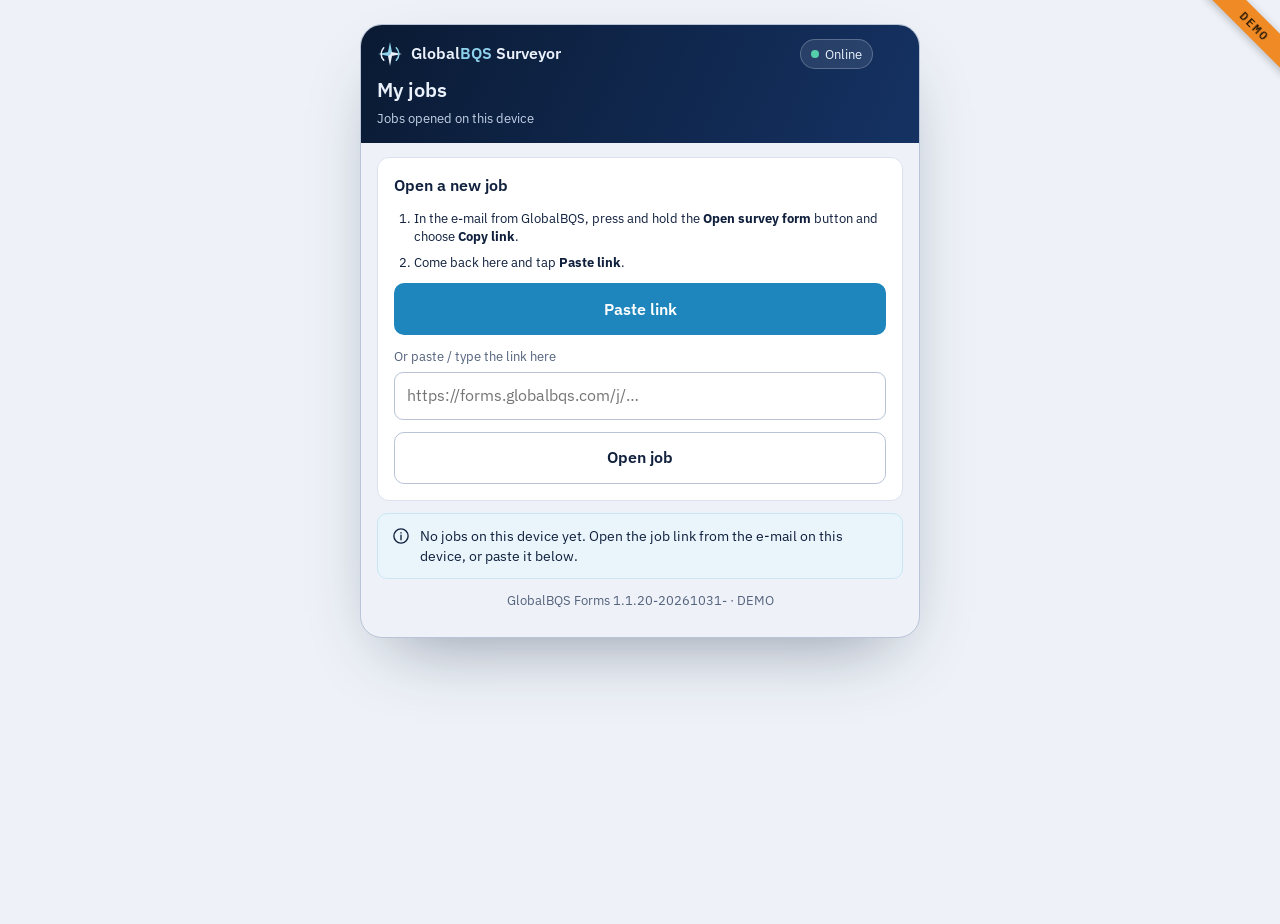
==== commit 98de01fa: "Forms app demo 1.1.20: timesheet – time without date takes the date of the previous event; every eve" ====
--- a/demo/index.html
+++ b/demo/index.html
@@ -23,7 +23,7 @@
 <meta name="apple-mobile-web-app-title" content="GBQS Forms">
 <meta name="format-detection" content="telephone=no">
 <link rel="apple-touch-icon" href="assets/icons/apple-touch-icon.png">
-<link rel="stylesheet" href="app.css?v=1.1.19-20261028-bf2ed785">
+<link rel="stylesheet" href="app.css?v=1.1.20-20261031-">
 <link rel="modulepreload" href="js/app.js">
 </head>
 <body>
@@ -33,6 +33,6 @@
 <div class="toast" id="toast" role="status" aria-live="polite" hidden></div>
 <div class="update-bar" id="updateBar" role="alert" hidden><span>New version available</span><button type="button" id="updateBtn">Reload</button></div>
 <noscript>GlobalBQS Forms needs JavaScript.</noscript>
-<script type="module" src="js/app.js?v=1.1.19-20261028-bf2ed785"></script>
+<script type="module" src="js/app.js?v=1.1.20-20261031-"></script>
 </body>
 </html>
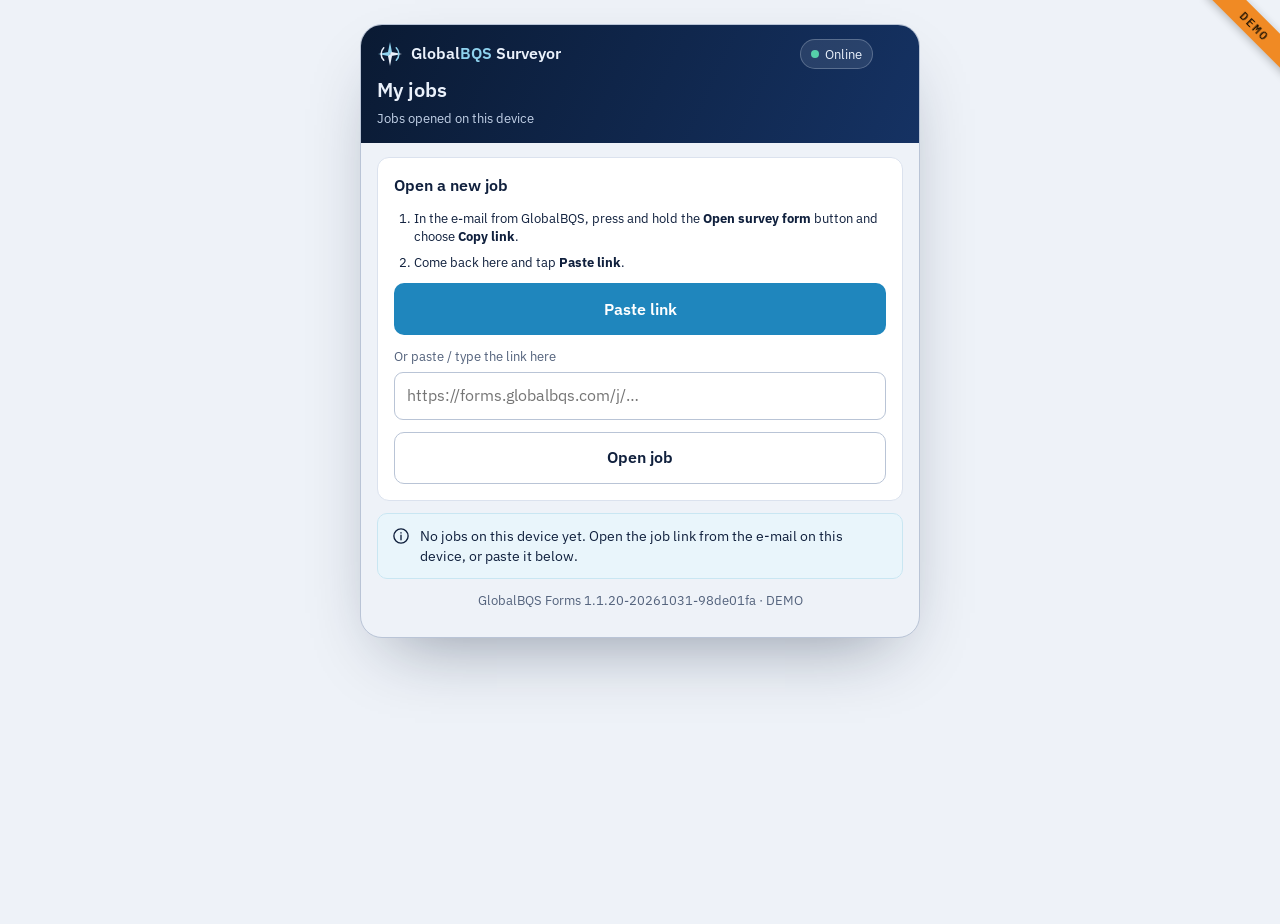
==== commit a29b6598: "Forms app demo 1.1.20: version hash Co-Authored-By: Claude Opus 5.5 <noreply@anthropic.com> Claude-S" ====
--- a/demo/index.html
+++ b/demo/index.html
@@ -23,7 +23,7 @@
 <meta name="apple-mobile-web-app-title" content="GBQS Forms">
 <meta name="format-detection" content="telephone=no">
 <link rel="apple-touch-icon" href="assets/icons/apple-touch-icon.png">
-<link rel="stylesheet" href="app.css?v=1.1.20-20261031-">
+<link rel="stylesheet" href="app.css?v=1.1.20-20261031-98de01fa">
 <link rel="modulepreload" href="js/app.js">
 </head>
 <body>
@@ -33,6 +33,6 @@
 <div class="toast" id="toast" role="status" aria-live="polite" hidden></div>
 <div class="update-bar" id="updateBar" role="alert" hidden><span>New version available</span><button type="button" id="updateBtn">Reload</button></div>
 <noscript>GlobalBQS Forms needs JavaScript.</noscript>
-<script type="module" src="js/app.js?v=1.1.20-20261031-"></script>
+<script type="module" src="js/app.js?v=1.1.20-20261031-98de01fa"></script>
 </body>
 </html>
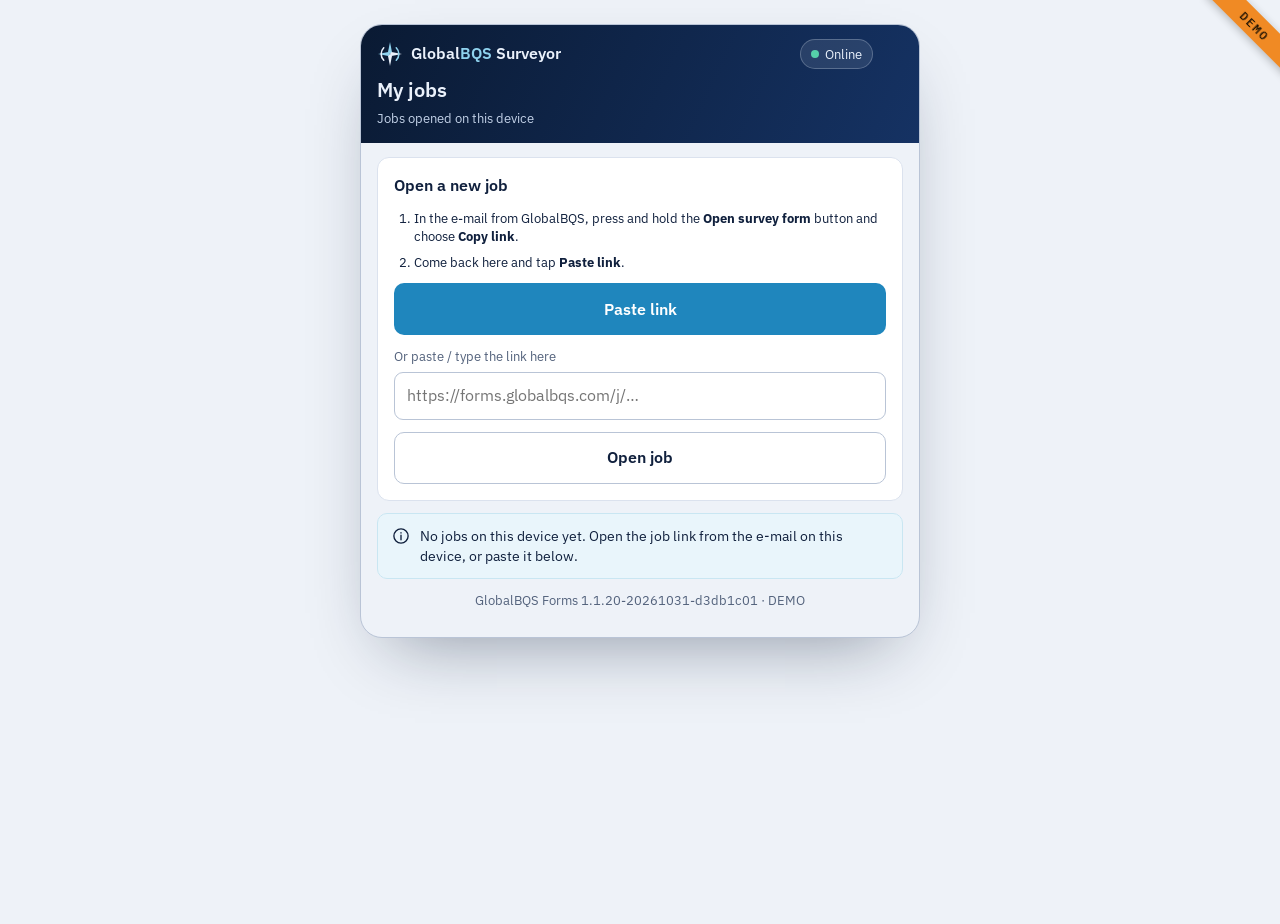
==== commit 393daab4: "Forms app demo 1.1.20: version 1.1.20-20261031-d3db1c01 Co-Authored-By: Claude Opus 5.5 <noreply@ant" ====
--- a/demo/index.html
+++ b/demo/index.html
@@ -23,7 +23,7 @@
 <meta name="apple-mobile-web-app-title" content="GBQS Forms">
 <meta name="format-detection" content="telephone=no">
 <link rel="apple-touch-icon" href="assets/icons/apple-touch-icon.png">
-<link rel="stylesheet" href="app.css?v=1.1.20-20261031-98de01fa">
+<link rel="stylesheet" href="app.css?v=1.1.20-20261031-d3db1c01">
 <link rel="modulepreload" href="js/app.js">
 </head>
 <body>
@@ -33,6 +33,6 @@
 <div class="toast" id="toast" role="status" aria-live="polite" hidden></div>
 <div class="update-bar" id="updateBar" role="alert" hidden><span>New version available</span><button type="button" id="updateBtn">Reload</button></div>
 <noscript>GlobalBQS Forms needs JavaScript.</noscript>
-<script type="module" src="js/app.js?v=1.1.20-20261031-98de01fa"></script>
+<script type="module" src="js/app.js?v=1.1.20-20261031-d3db1c01"></script>
 </body>
 </html>
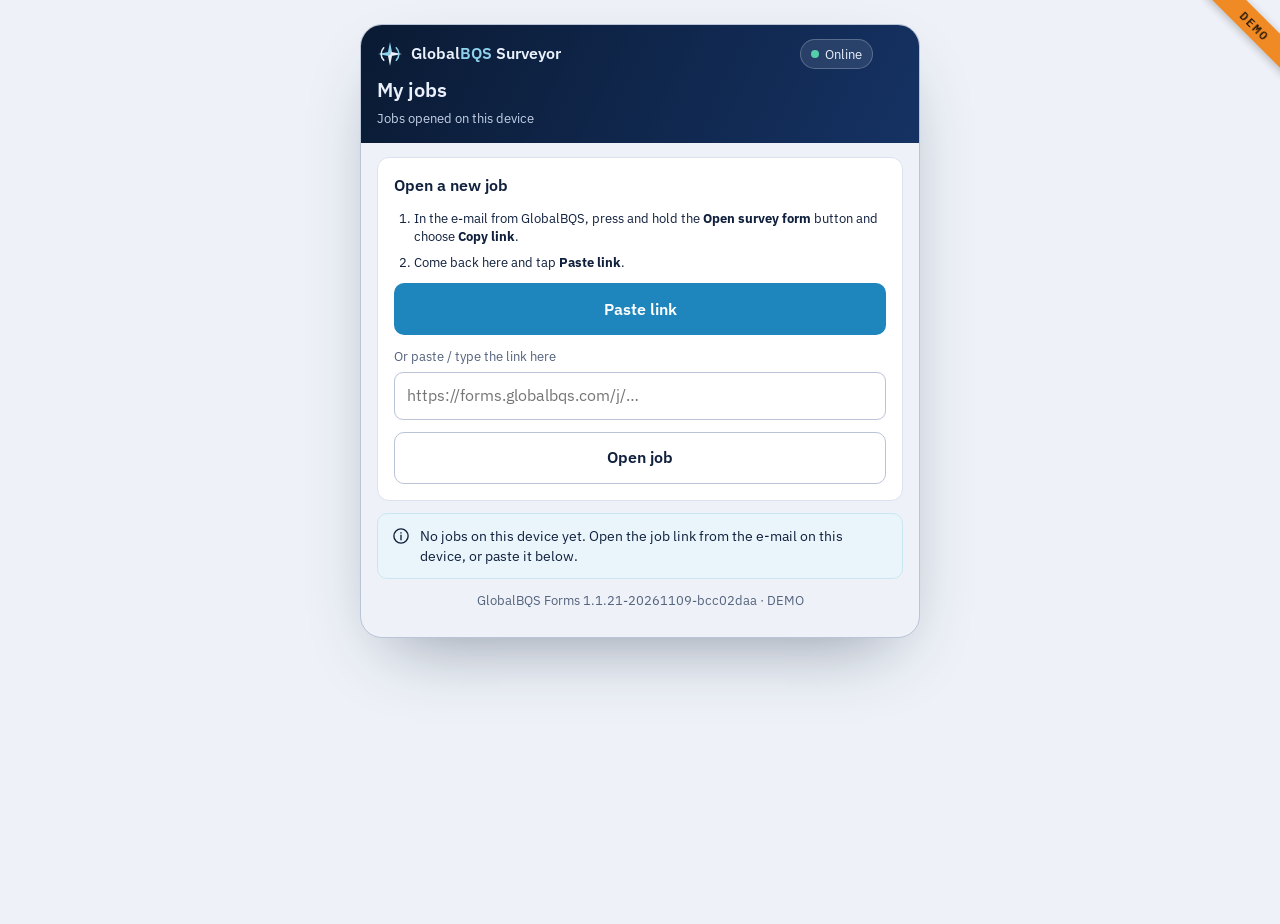
==== commit 3209a41e: "Forms app demo 1.1.21: sign in without e-mail code when opened from the portal (Open in app) Co-Auth" ====
--- a/demo/index.html
+++ b/demo/index.html
@@ -23,7 +23,7 @@
 <meta name="apple-mobile-web-app-title" content="GBQS Forms">
 <meta name="format-detection" content="telephone=no">
 <link rel="apple-touch-icon" href="assets/icons/apple-touch-icon.png">
-<link rel="stylesheet" href="app.css?v=1.1.20-20261031-d3db1c01">
+<link rel="stylesheet" href="app.css?v=1.1.21-20261109-bcc02daa">
 <link rel="modulepreload" href="js/app.js">
 </head>
 <body>
@@ -33,6 +33,6 @@
 <div class="toast" id="toast" role="status" aria-live="polite" hidden></div>
 <div class="update-bar" id="updateBar" role="alert" hidden><span>New version available</span><button type="button" id="updateBtn">Reload</button></div>
 <noscript>GlobalBQS Forms needs JavaScript.</noscript>
-<script type="module" src="js/app.js?v=1.1.20-20261031-d3db1c01"></script>
+<script type="module" src="js/app.js?v=1.1.21-20261109-bcc02daa"></script>
 </body>
 </html>
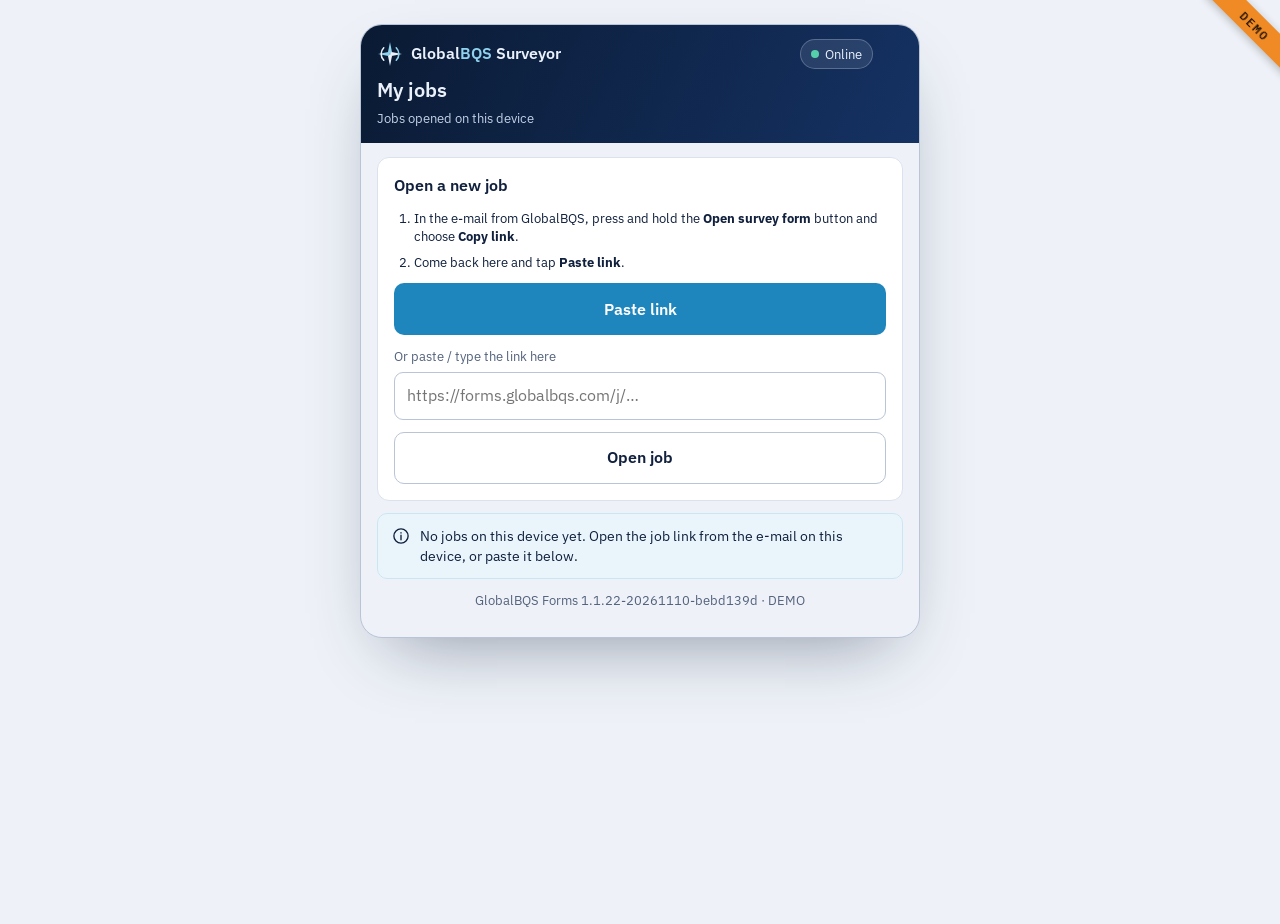
==== commit 19807585: "Forms app demo 1.1.22: report status on the status screen refreshes by itself (every 20 s and on ret" ====
--- a/demo/index.html
+++ b/demo/index.html
@@ -23,7 +23,7 @@
 <meta name="apple-mobile-web-app-title" content="GBQS Forms">
 <meta name="format-detection" content="telephone=no">
 <link rel="apple-touch-icon" href="assets/icons/apple-touch-icon.png">
-<link rel="stylesheet" href="app.css?v=1.1.21-20261109-bcc02daa">
+<link rel="stylesheet" href="app.css?v=1.1.22-20261110-bebd139d">
 <link rel="modulepreload" href="js/app.js">
 </head>
 <body>
@@ -33,6 +33,6 @@
 <div class="toast" id="toast" role="status" aria-live="polite" hidden></div>
 <div class="update-bar" id="updateBar" role="alert" hidden><span>New version available</span><button type="button" id="updateBtn">Reload</button></div>
 <noscript>GlobalBQS Forms needs JavaScript.</noscript>
-<script type="module" src="js/app.js?v=1.1.21-20261109-bcc02daa"></script>
+<script type="module" src="js/app.js?v=1.1.22-20261110-bebd139d"></script>
 </body>
 </html>
--- a/demo/app.css
+++ b/demo/app.css
@@ -127,7 +127,8 @@
 .tl .d{width:22px; height:22px; border-radius:50%; border:2px solid var(--line-strong); background:var(--surface); display:grid; place-items:center; font-size:12px; z-index:1}
 .tl li.done .d{background:var(--pos); border-color:var(--pos); color:#fff}
 .tl li.now .d{border-color:var(--accent); box-shadow:0 0 0 4px color-mix(in srgb,var(--accent) 25%,transparent)}
-.tl b{display:block; font-size:14.5px}
+.tl li > div > b{display:block; font-size:14.5px}
+.tl span b{color:var(--ink, inherit)}
 .tl span{font-size:13px; color:var(--muted)}
 ol.howto{margin:0; padding-left:20px; display:grid; gap:8px}
 .ob{list-style:none; margin:0; padding:0; display:grid}
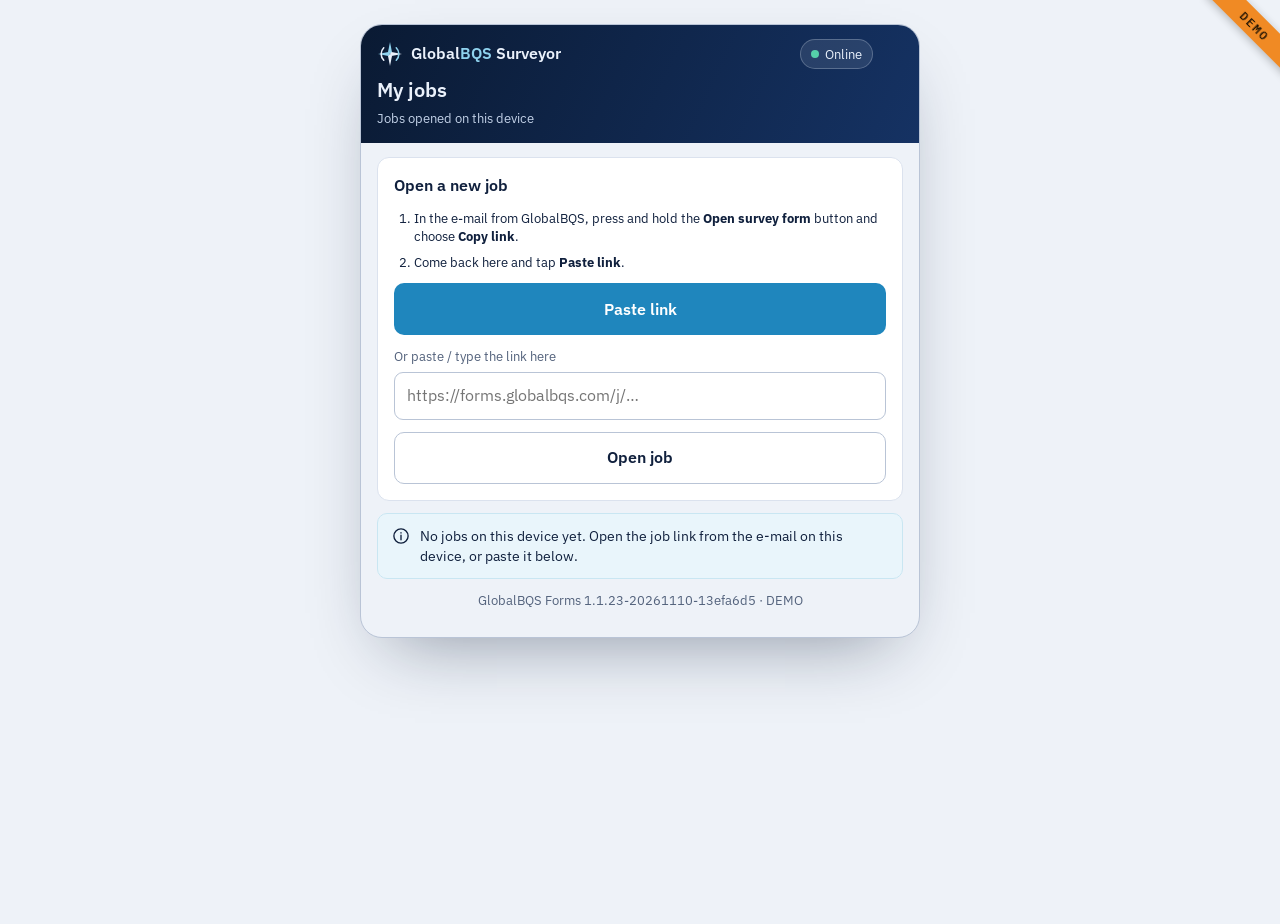
==== commit b178c102: "Forms app demo 1.1.23: status screen says 'Sign in again to send' (with button) when the device is n" ====
--- a/demo/index.html
+++ b/demo/index.html
@@ -23,7 +23,7 @@
 <meta name="apple-mobile-web-app-title" content="GBQS Forms">
 <meta name="format-detection" content="telephone=no">
 <link rel="apple-touch-icon" href="assets/icons/apple-touch-icon.png">
-<link rel="stylesheet" href="app.css?v=1.1.22-20261110-bebd139d">
+<link rel="stylesheet" href="app.css?v=1.1.23-20261110-13efa6d5">
 <link rel="modulepreload" href="js/app.js">
 </head>
 <body>
@@ -33,6 +33,6 @@
 <div class="toast" id="toast" role="status" aria-live="polite" hidden></div>
 <div class="update-bar" id="updateBar" role="alert" hidden><span>New version available</span><button type="button" id="updateBtn">Reload</button></div>
 <noscript>GlobalBQS Forms needs JavaScript.</noscript>
-<script type="module" src="js/app.js?v=1.1.22-20261110-bebd139d"></script>
+<script type="module" src="js/app.js?v=1.1.23-20261110-13efa6d5"></script>
 </body>
 </html>
